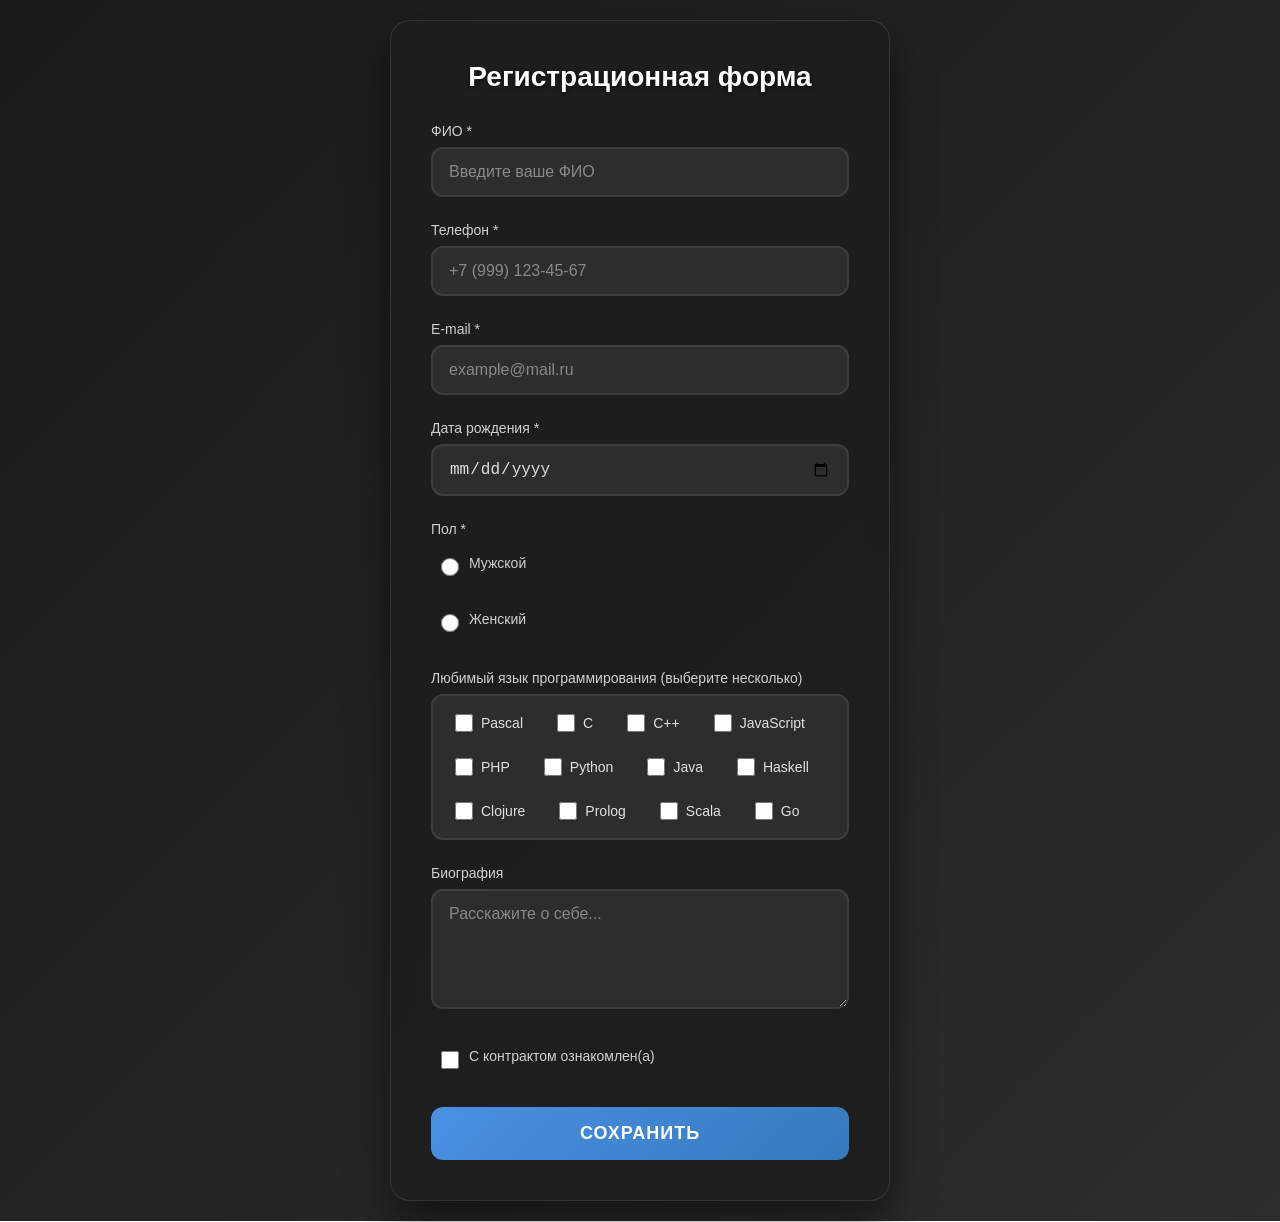
==== index.html @ fcfdd6b7 "Inital commit" ====
<!DOCTYPE html>
<html lang="ru">
<head>
    <meta charset="UTF-8">
    <meta name="viewport" content="width=device-width, initial-scale=1.0">
    <title>Регистрационная форма</title>
    <style>
        * {
            margin: 0;
            padding: 0;
            box-sizing: border-box;
        }

        body {
            font-family: 'Segoe UI', Tahoma, Geneva, Verdana, sans-serif;
            background: linear-gradient(135deg, #1a1a1a 0%, #2d2d2d 100%);
            min-height: 100vh;
            display: flex;
            align-items: center;
            justify-content: center;
            padding: 20px;
            color: #e0e0e0;
        }

        .form-container {
            background: rgba(30, 30, 30, 0.95);
            backdrop-filter: blur(10px);
            border-radius: 20px;
            padding: 40px;
            width: 100%;
            max-width: 500px;
            box-shadow: 0 20px 40px rgba(0, 0, 0, 0.5);
            border: 1px solid rgba(255, 255, 255, 0.1);
        }

        h1 {
            text-align: center;
            color: #ffffff;
            margin-bottom: 30px;
            font-size: 28px;
            text-shadow: 0 2px 4px rgba(0, 0, 0, 0.5);
        }

        .form-group {
            margin-bottom: 25px;
        }

        label {
            display: block;
            margin-bottom: 8px;
            color: #d0d0d0;
            font-weight: 500;
            font-size: 14px;
        }

        input[type="text"],
        input[type="tel"],
        input[type="email"],
        input[type="date"],
        textarea,
        select {
            width: 100%;
            padding: 14px 16px;
            background: rgba(50, 50, 50, 0.8);
            border: 2px solid rgba(100, 100, 100, 0.3);
            border-radius: 12px;
            color: #e0e0e0;
            font-size: 16px;
            transition: all 0.3s ease;
        }

        input:focus,
        textarea:focus,
        select:focus {
            outline: none;
            border-color: #4a90e2;
            background: rgba(60, 60, 60, 0.9);
            box-shadow: 0 0 0 3px rgba(74, 144, 226, 0.1);
        }

        input::placeholder,
        textarea::placeholder {
            color: #888;
        }

        textarea {
            resize: vertical;
            min-height: 120px;
            font-family: inherit;
        }

        .radio-group,
        .checkbox-group {
            display: flex;
            flex-direction: column;
            gap: 12px;
        }

        .radio-item,
        .checkbox-item {
            display: flex;
            align-items: center;
            gap: 10px;
            cursor: pointer;
            padding: 10px;
            border-radius: 8px;
            transition: background 0.2s;
        }

        .radio-item:hover,
        .checkbox-item:hover {
            background: rgba(100, 100, 100, 0.2);
        }

        input[type="radio"],
        input[type="checkbox"] {
            width: 18px;
            height: 18px;
            accent-color: #4a90e2;
        }

        .select-group {
            display: flex;
            flex-wrap: wrap;
            gap: 10px;
            max-height: 150px;
            overflow-y: auto;
            padding: 10px;
            background: rgba(50, 50, 50, 0.8);
            border-radius: 12px;
            border: 2px solid rgba(100, 100, 100, 0.3);
        }

        .select-item {
            display: flex;
            align-items: center;
            gap: 8px;
            padding: 8px 12px;
            border-radius: 8px;
            cursor: pointer;
            transition: all 0.2s;
            font-size: 14px;
        }

        .select-item:hover {
            background: rgba(74, 144, 226, 0.2);
            color: #ffffff;
        }

        .select-item input[type="checkbox"]:checked + span {
            color: #4a90e2;
            font-weight: 600;
        }

        button {
            width: 100%;
            padding: 16px;
            background: linear-gradient(135deg, #4a90e2 0%, #357abd 100%);
            color: white;
            border: none;
            border-radius: 12px;
            font-size: 18px;
            font-weight: 600;
            cursor: pointer;
            transition: all 0.3s ease;
            text-transform: uppercase;
            letter-spacing: 1px;
        }

        button:hover {
            transform: translateY(-2px);
            box-shadow: 0 10px 25px rgba(74, 144, 226, 0.4);
        }

        button:active {
            transform: translateY(0);
        }

        @media (max-width: 480px) {
            .form-container {
                padding: 30px 20px;
                margin: 10px;
            }
            
            h1 {
                font-size: 24px;
            }
        }
    </style>
</head>
<body>
    <div class="form-container">
        <h1>Регистрационная форма</h1>
        
        <form id="userForm">
            <div class="form-group">
                <label for="fullName">ФИО *</label>
                <input type="text" id="fullName" name="fullName" required placeholder="Введите ваше ФИО">
            </div>

            <div class="form-group">
                <label for="phone">Телефон *</label>
                <input type="tel" id="phone" name="phone" required placeholder="+7 (999) 123-45-67">
            </div>

            <div class="form-group">
                <label for="email">E-mail *</label>
                <input type="email" id="email" name="email" required placeholder="example@mail.ru">
            </div>

            <div class="form-group">
                <label for="birthDate">Дата рождения *</label>
                <input type="date" id="birthDate" name="birthDate" required>
            </div>

            <div class="form-group">
                <label>Пол *</label>
                <div class="radio-group">
                    <div class="radio-item">
                        <input type="radio" id="male" name="gender" value="male" required>
                        <label for="male">Мужской</label>
                    </div>
                    <div class="radio-item">
                        <input type="radio" id="female" name="gender" value="female" required>
                        <label for="female">Женский</label>
                    </div>
                </div>
            </div>

            <div class="form-group">
                <label>Любимый язык программирования (выберите несколько)</label>
                <div class="select-group">
                    <div class="select-item">
                        <input type="checkbox" id="pascal" name="languages" value="Pascal">
                        <span>Pascal</span>
                    </div>
                    <div class="select-item">
                        <input type="checkbox" id="c" name="languages" value="C">
                        <span>C</span>
                    </div>
                    <div class="select-item">
                        <input type="checkbox" id="cpp" name="languages" value="C++">
                        <span>C++</span>
                    </div>
                    <div class="select-item">
                        <input type="checkbox" id="js" name="languages" value="JavaScript">
                        <span>JavaScript</span>
                    </div>
                    <div class="select-item">
                        <input type="checkbox" id="php" name="languages" value="PHP">
                        <span>PHP</span>
                    </div>
                    <div class="select-item">
                        <input type="checkbox" id="python" name="languages" value="Python">
                        <span>Python</span>
                    </div>
                    <div class="select-item">
                        <input type="checkbox" id="java" name="languages" value="Java">
                        <span>Java</span>
                    </div>
                    <div class="select-item">
                        <input type="checkbox" id="haskell" name="languages" value="Haskell">
                        <span>Haskell</span>
                    </div>
                    <div class="select-item">
                        <input type="checkbox" id="clojure" name="languages" value="Clojure">
                        <span>Clojure</span>
                    </div>
                    <div class="select-item">
                        <input type="checkbox" id="prolog" name="languages" value="Prolog">
                        <span>Prolog</span>
                    </div>
                    <div class="select-item">
                        <input type="checkbox" id="scala" name="languages" value="Scala">
                        <span>Scala</span>
                    </div>
                    <div class="select-item">
                        <input type="checkbox" id="go" name="languages" value="Go">
                        <span>Go</span>
                    </div>
                </div>
            </div>

            <div class="form-group">
                <label for="bio">Биография</label>
                <textarea id="bio" name="bio" placeholder="Расскажите о себе..."></textarea>
            </div>

            <div class="form-group">
                <div class="checkbox-group">
                    <div class="checkbox-item">
                        <input type="checkbox" id="contract" name="contract" required>
                        <label for="contract">С контрактом ознакомлен(а)</label>
                    </div>
                </div>
            </div>

            <button type="submit">Сохранить</button>
        </form>
    </div>

    <script>
        document.getElementById('userForm').addEventListener('submit', function(e) {
            e.preventDefault();
            alert('Форма успешно отправлена! (Это демонстрация)');
        });

        // Установка текущей даты как максимальной для поля даты рождения
        document.getElementById('birthDate').max = new Date().toISOString().split('T')[0];
    </script>
</body>
</html>
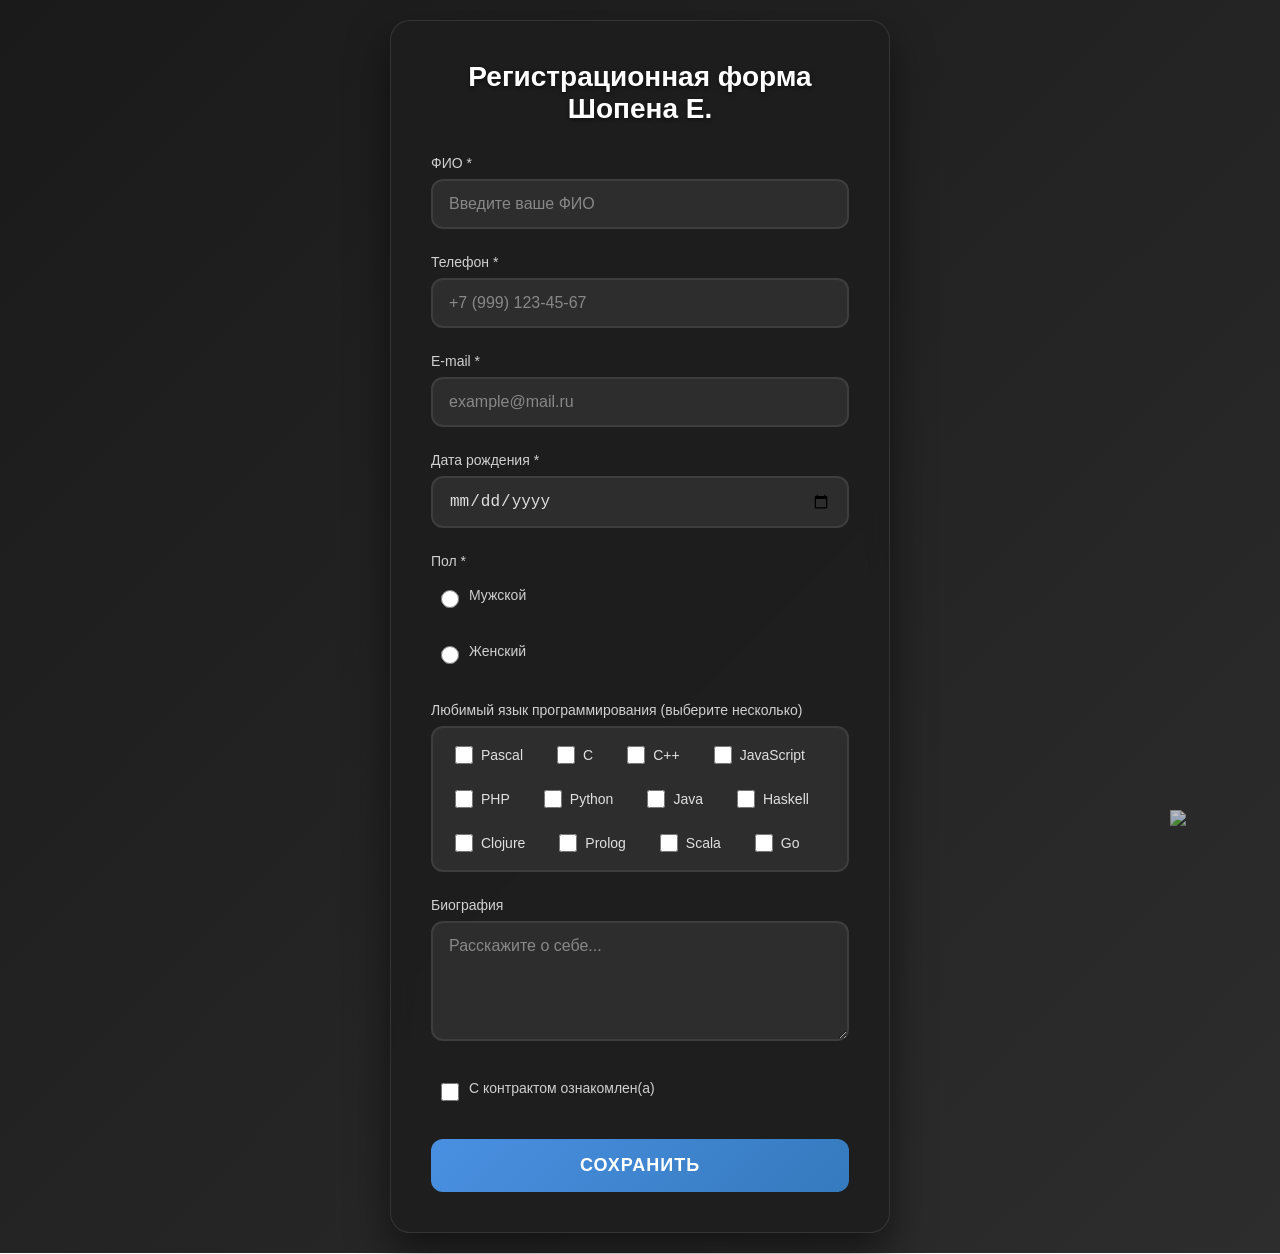
==== commit 9f57fd93: "Add some beautifyl to index.html" ====
--- a/index.html
+++ b/index.html
@@ -189,10 +189,11 @@
     </style>
 </head>
 <body>
+    <img src="gif.gif" style="position: fixed; opacity: 70%; top: 90%; right: 10px; width: 100px; height: auto;">
     <div class="form-container">
-        <h1>Регистрационная форма</h1>
+        <h1>Регистрационная форма <br>Шопена Е.</h1>
         
-        <form id="userForm">
+        <form id="userForm" action="/submit" method="POST">
             <div class="form-group">
                 <label for="fullName">ФИО *</label>
                 <input type="text" id="fullName" name="fullName" required placeholder="Введите ваше ФИО">
@@ -295,19 +296,9 @@
                 </div>
             </div>
 
-            <button type="submit">Сохранить</button>
+            <button type="submit" value="submit">Сохранить</button>
         </form>
     </div>
-
-    <script>
-        document.getElementById('userForm').addEventListener('submit', function(e) {
-            e.preventDefault();
-            alert('Форма успешно отправлена! (Это демонстрация)');
-        });
-
-        // Установка текущей даты как максимальной для поля даты рождения
-        document.getElementById('birthDate').max = new Date().toISOString().split('T')[0];
-    </script>
 </body>
 </html>
 
